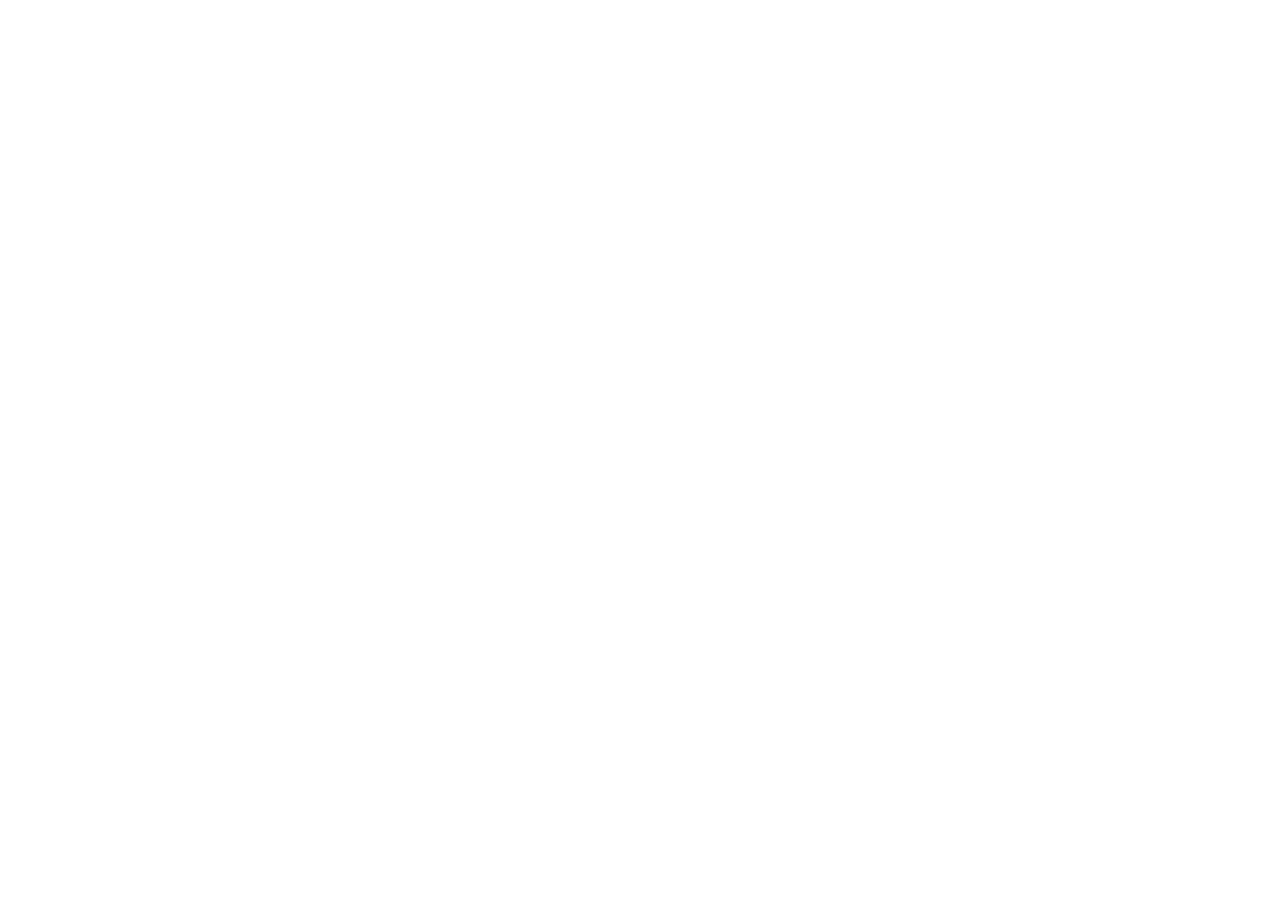
==== index.html @ b7ccd947 "add base file structure" ====
<!DOCTYPE html>
<html>
<head>
  <link rel="stylesheet" type="text/css" href="main.css">
  <meta charset="utf-8">
  <title>Simple Quote Page</title>
  <meta name="viewport" content="width=device-width, initial-scale=1">
</head>
<body>

</body>
</html>
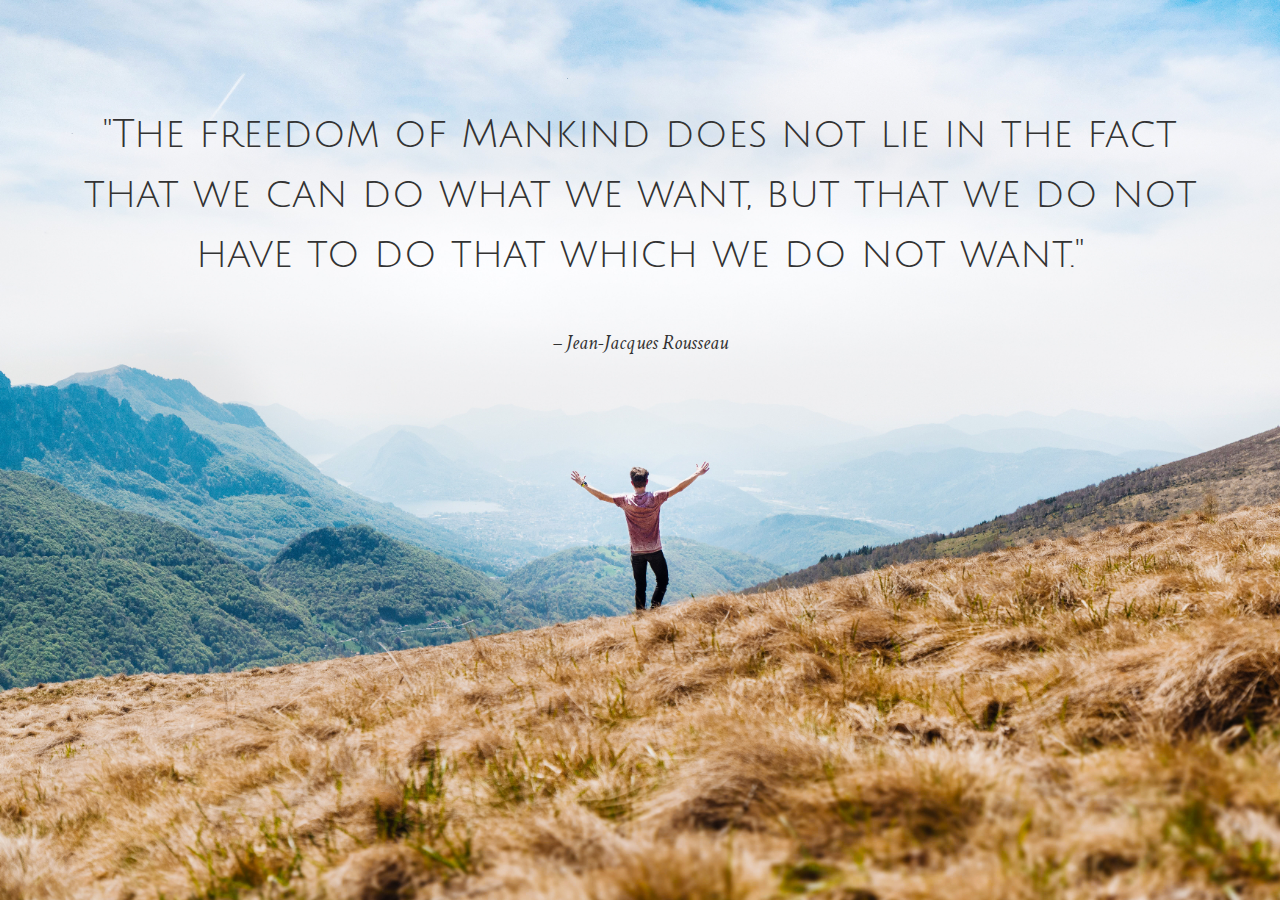
==== commit c1e3b0a4: "finished simple quote page" ====
--- a/index.html
+++ b/index.html
@@ -3,10 +3,16 @@
 <head>
   <link rel="stylesheet" type="text/css" href="main.css">
   <meta charset="utf-8">
-  <title>Simple Quote Page</title>
+  <link href="https://fonts.googleapis.com/css?family=Crimson+Text|Julius+Sans+One" rel="stylesheet">
+  <title>Freedom</title>
   <meta name="viewport" content="width=device-width, initial-scale=1">
 </head>
 <body>
+  <div class="wrapper">
+    <p class="quote">"The freedom of Mankind does not lie in the fact that we can do what we want, but that we do not have to do that which we do not want."</p>
+    <p class="author"><small>– Jean-Jacques Rousseau</small></p>
+  </div>
+    
 
 </body>
 </html>--- a/main.css
+++ b/main.css
@@ -0,0 +1,33 @@
+html,
+body {
+  margin: 0;
+  padding: 0;
+  font-size: 100%;
+  line-height: 1.5;
+}
+
+body {
+  width: 100%;
+  height: 100vh;
+  background: url('assets/freedom.jpg') no-repeat center;
+  background-size: cover;
+  color: #333;
+}
+
+.wrapper {
+  padding-top: 4rem;
+  width: 90%;
+  margin: 0 auto;
+  text-align: center;
+}
+
+.quote {
+  font-family: 'Julius Sans One', sans-serif;
+  font-size: 2.5rem; 
+}
+
+.author {
+  font-family: 'Crimson Text', serif;
+  font-size: 1.5rem;
+  font-style: italic;
+}